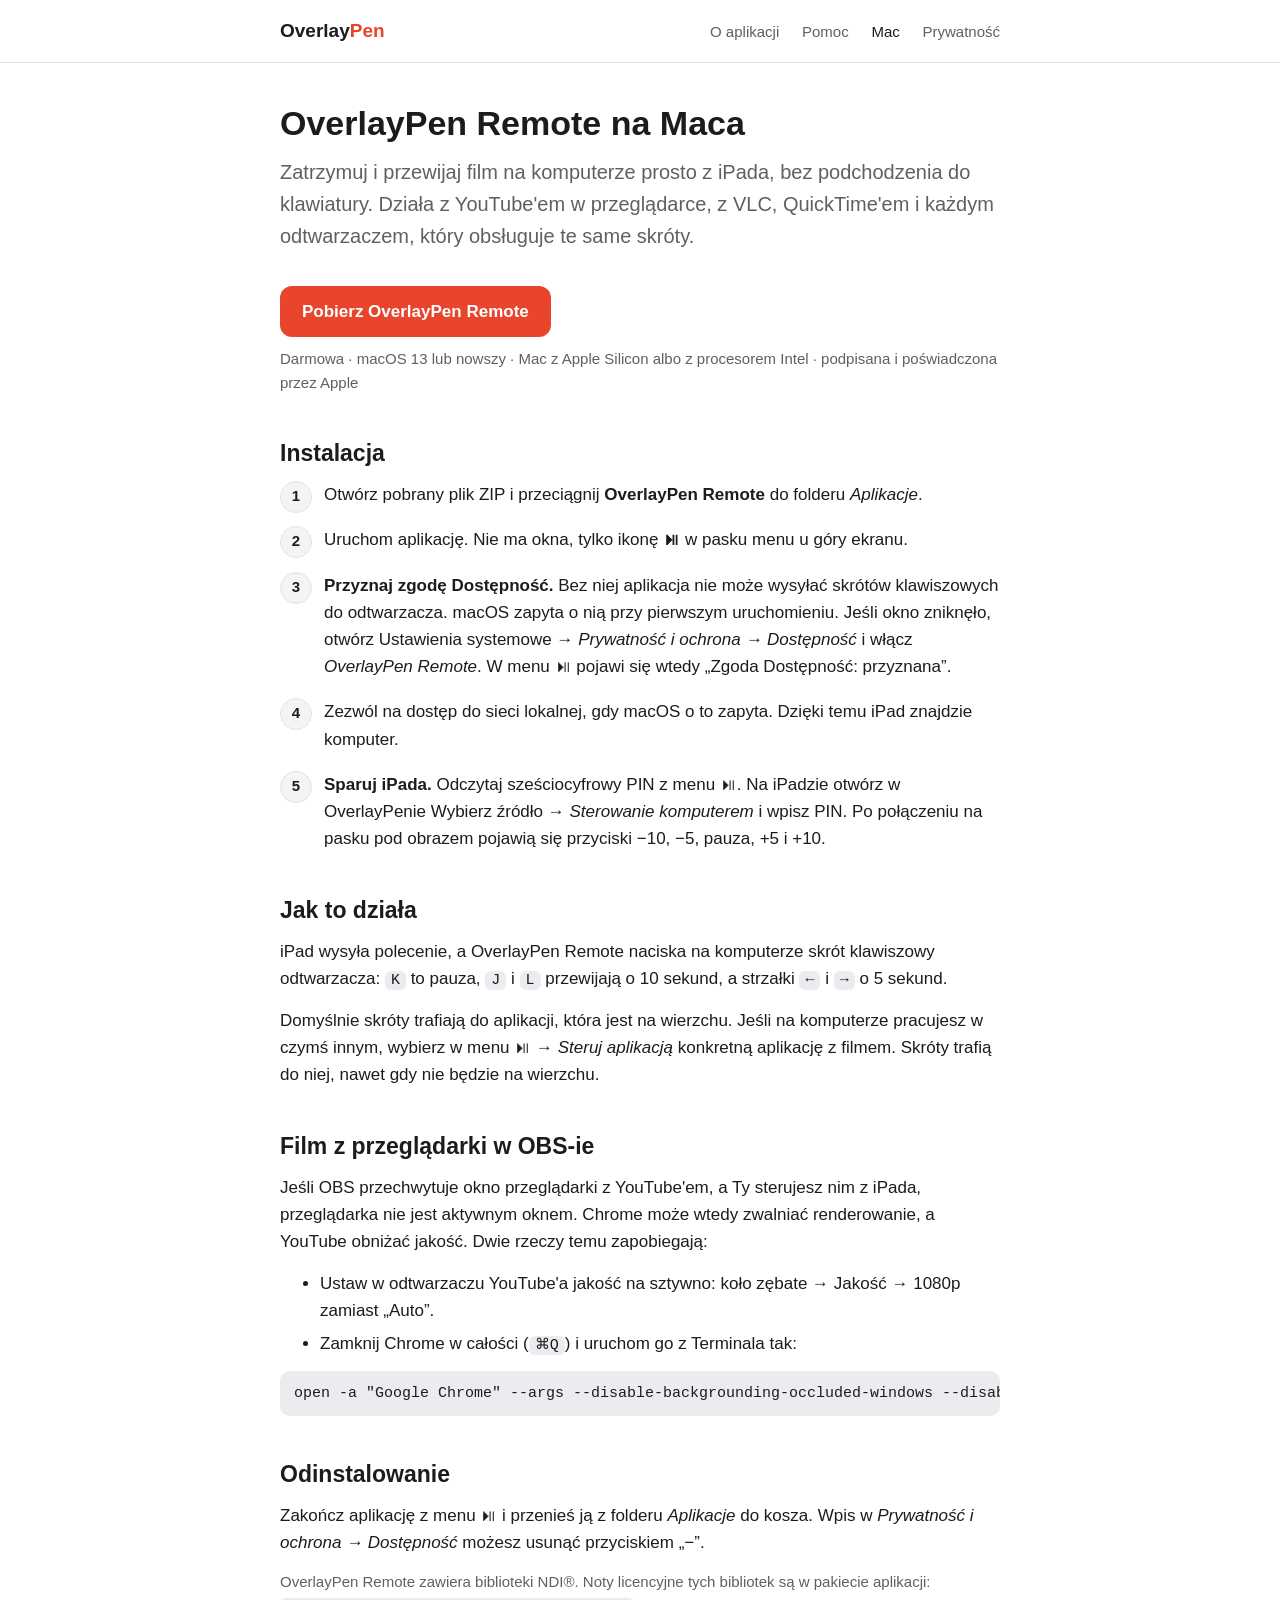
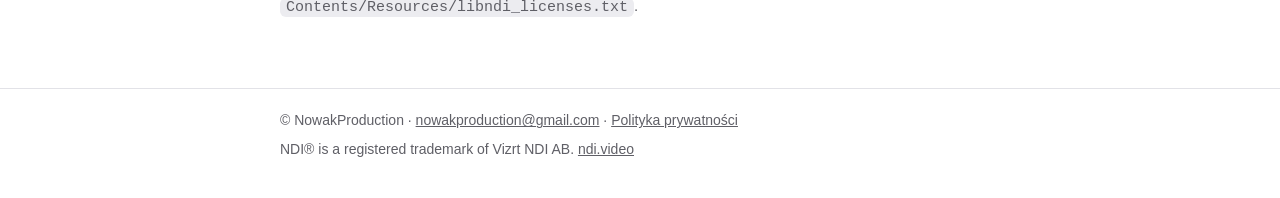
==== mac.html @ b223f749 "Strona z OverlayPen@roboczej" ====
<!doctype html>
<html lang="pl">
<head>
    <meta charset="utf-8">
    <meta name="viewport" content="width=device-width, initial-scale=1">
    <title>OverlayPen Remote na Maca — OverlayPen</title>
    <meta name="description" content="Darmowa aplikacja na Maca: zatrzymuj i przewijaj film na komputerze prosto z iPada z OverlayPenem.">
    <link rel="stylesheet" href="style.css">
</head>
<body>
<header class="site">
    <div class="wrap">
        <a class="brand" href="./">Overlay<span>Pen</span></a>
        <nav>
            <a href="./">O aplikacji</a>
            <a href="wsparcie.html">Pomoc</a>
            <a href="mac.html" aria-current="page">Mac</a>
            <a href="prywatnosc.html">Prywatność</a>
        </nav>
    </div>
</header>

<main>
    <div class="wrap">
        <h1>OverlayPen Remote na Maca</h1>
        <p class="lead">Zatrzymuj i przewijaj film na komputerze prosto z iPada, bez podchodzenia do klawiatury. Działa z YouTube'em w przeglądarce, z VLC, QuickTime'em i każdym odtwarzaczem, który obsługuje te same skróty.</p>

        <a class="button" href="https://github.com/nowakproduction/overlaypen-app/releases/latest/download/OverlayPen-Remote.zip">Pobierz OverlayPen Remote</a>
        <p class="note">Darmowa · macOS 13 lub nowszy · Mac z Apple Silicon albo z procesorem Intel · podpisana i poświadczona przez Apple</p>

        <h2>Instalacja</h2>
        <ol class="steps">
            <li>Otwórz pobrany plik ZIP i przeciągnij <strong>OverlayPen Remote</strong> do folderu <em>Aplikacje</em>.</li>
            <li>Uruchom aplikację. Nie ma okna, tylko ikonę <strong>⏯</strong> w pasku menu u góry ekranu.</li>
            <li>
                <strong>Przyznaj zgodę Dostępność.</strong> Bez niej aplikacja nie może wysyłać skrótów klawiszowych do odtwarzacza. macOS zapyta o nią przy pierwszym uruchomieniu. Jeśli okno zniknęło, otwórz Ustawienia systemowe → <em>Prywatność i ochrona → Dostępność</em> i włącz <em>OverlayPen Remote</em>. W menu ⏯ pojawi się wtedy „Zgoda Dostępność: przyznana”.
            </li>
            <li>Zezwól na dostęp do sieci lokalnej, gdy macOS o to zapyta. Dzięki temu iPad znajdzie komputer.</li>
            <li>
                <strong>Sparuj iPada.</strong> Odczytaj sześciocyfrowy PIN z menu ⏯. Na iPadzie otwórz w OverlayPenie Wybierz źródło → <em>Sterowanie komputerem</em> i wpisz PIN. Po połączeniu na pasku pod obrazem pojawią się przyciski −10, −5, pauza, +5 i +10.
            </li>
        </ol>

        <h2>Jak to działa</h2>
        <p>iPad wysyła polecenie, a OverlayPen Remote naciska na komputerze skrót klawiszowy odtwarzacza: <kbd>K</kbd> to pauza, <kbd>J</kbd> i <kbd>L</kbd> przewijają o 10 sekund, a strzałki <kbd>←</kbd> i <kbd>→</kbd> o 5 sekund.</p>
        <p>Domyślnie skróty trafiają do aplikacji, która jest na wierzchu. Jeśli na komputerze pracujesz w czymś innym, wybierz w menu ⏯ → <em>Steruj aplikacją</em> konkretną aplikację z filmem. Skróty trafią do niej, nawet gdy nie będzie na wierzchu.</p>

        <h2>Film z przeglądarki w OBS-ie</h2>
        <p>Jeśli OBS przechwytuje okno przeglądarki z YouTube'em, a Ty sterujesz nim z iPada, przeglądarka nie jest aktywnym oknem. Chrome może wtedy zwalniać renderowanie, a YouTube obniżać jakość. Dwie rzeczy temu zapobiegają:</p>
        <ul>
            <li>Ustaw w odtwarzaczu YouTube'a jakość na sztywno: koło zębate → Jakość → 1080p zamiast „Auto”.</li>
            <li>Zamknij Chrome w całości (<kbd>⌘Q</kbd>) i uruchom go z Terminala tak:</li>
        </ul>
        <pre><code>open -a "Google Chrome" --args --disable-backgrounding-occluded-windows --disable-renderer-backgrounding</code></pre>

        <h2>Odinstalowanie</h2>
        <p>Zakończ aplikację z menu ⏯ i przenieś ją z folderu <em>Aplikacje</em> do kosza. Wpis w <em>Prywatność i ochrona → Dostępność</em> możesz usunąć przyciskiem „−”.</p>

        <p class="note">OverlayPen Remote zawiera biblioteki NDI®. Noty licencyjne tych bibliotek są w pakiecie aplikacji: <code>Contents/Resources/libndi_licenses.txt</code>.</p>
    </div>
</main>

<footer class="site">
    <div class="wrap">
        <p>© NowakProduction · <a href="mailto:nowakproduction@gmail.com">nowakproduction@gmail.com</a> · <a href="prywatnosc.html">Polityka prywatności</a></p>
        <p>NDI® is a registered trademark of Vizrt NDI AB. <a href="https://ndi.video/">ndi.video</a></p>
    </div>
</footer>
</body>
</html>
---- style.css ----
:root {
    --bg: #ffffff;
    --surface: #f4f4f6;
    --text: #1c1c1e;
    --muted: #5f5f66;
    --line: #e2e2e7;
    --accent: #e8452c;
    --accent-text: #ffffff;
    --code: #ececf0;
}

@media (prefers-color-scheme: dark) {
    :root {
        --bg: #111113;
        --surface: #1c1c1f;
        --text: #f2f2f5;
        --muted: #a1a1aa;
        --line: #2c2c31;
        --accent: #ff6a4d;
        --accent-text: #111113;
        --code: #26262b;
    }
}

* { box-sizing: border-box; }

html { -webkit-text-size-adjust: 100%; }

body {
    margin: 0;
    background: var(--bg);
    color: var(--text);
    font: 17px/1.6 -apple-system, BlinkMacSystemFont, "Segoe UI", Roboto, "Helvetica Neue", Arial, sans-serif;
}

.wrap {
    max-width: 760px;
    margin: 0 auto;
    padding: 0 20px;
}

header.site {
    border-bottom: 1px solid var(--line);
}

header.site .wrap {
    display: flex;
    flex-wrap: wrap;
    align-items: center;
    justify-content: space-between;
    gap: 8px 24px;
    padding-top: 16px;
    padding-bottom: 16px;
}

.brand {
    font-weight: 700;
    font-size: 19px;
    color: var(--text);
    text-decoration: none;
}

.brand span { color: var(--accent); }

nav a {
    color: var(--muted);
    text-decoration: none;
    margin-right: 18px;
    font-size: 15px;
}

nav a:last-child { margin-right: 0; }

nav a:hover,
nav a[aria-current="page"] { color: var(--text); }

main { padding: 40px 0 56px; }

h1 {
    font-size: 34px;
    line-height: 1.2;
    margin: 0 0 12px;
}

h2 {
    font-size: 23px;
    line-height: 1.3;
    margin: 44px 0 12px;
}

h3 {
    font-size: 18px;
    margin: 28px 0 6px;
}

p, ul, ol { margin: 0 0 14px; }

li { margin-bottom: 6px; }

a { color: var(--accent); }

.lead {
    font-size: 20px;
    color: var(--muted);
    margin-bottom: 28px;
}

.card {
    background: var(--surface);
    border-radius: 14px;
    padding: 18px 22px;
    margin: 20px 0;
}

.card > :last-child { margin-bottom: 0; }

.note {
    color: var(--muted);
    font-size: 15px;
}

.button {
    display: inline-block;
    background: var(--accent);
    color: var(--accent-text);
    font-weight: 600;
    text-decoration: none;
    padding: 12px 22px;
    border-radius: 12px;
    margin: 6px 0 10px;
}

.button:hover { filter: brightness(1.06); }

code, kbd {
    font: 15px ui-monospace, SFMono-Regular, Menlo, Consolas, monospace;
    background: var(--code);
    border-radius: 6px;
    padding: 1px 6px;
}

pre {
    background: var(--code);
    border-radius: 10px;
    padding: 12px 14px;
    overflow-x: auto;
    font: 14px/1.5 ui-monospace, SFMono-Regular, Menlo, Consolas, monospace;
}

pre code { background: none; padding: 0; }

ol.steps {
    padding-left: 0;
    list-style: none;
    counter-reset: step;
}

ol.steps > li {
    counter-increment: step;
    position: relative;
    padding-left: 44px;
    margin-bottom: 18px;
}

ol.steps > li::before {
    content: counter(step);
    position: absolute;
    left: 0;
    top: 0;
    width: 30px;
    height: 30px;
    border-radius: 50%;
    background: var(--surface);
    border: 1px solid var(--line);
    font-weight: 700;
    font-size: 15px;
    line-height: 28px;
    text-align: center;
}

dl.faq dt {
    font-weight: 600;
    margin-top: 18px;
}

dl.faq dd {
    margin: 4px 0 0;
}

footer.site {
    border-top: 1px solid var(--line);
    color: var(--muted);
    font-size: 14px;
}

footer.site .wrap {
    padding-top: 20px;
    padding-bottom: 32px;
}

footer.site p { margin-bottom: 6px; }

footer.site a { color: var(--muted); }

@media (max-width: 520px) {
    body { font-size: 16px; }
    h1 { font-size: 28px; }
    .lead { font-size: 18px; }
}
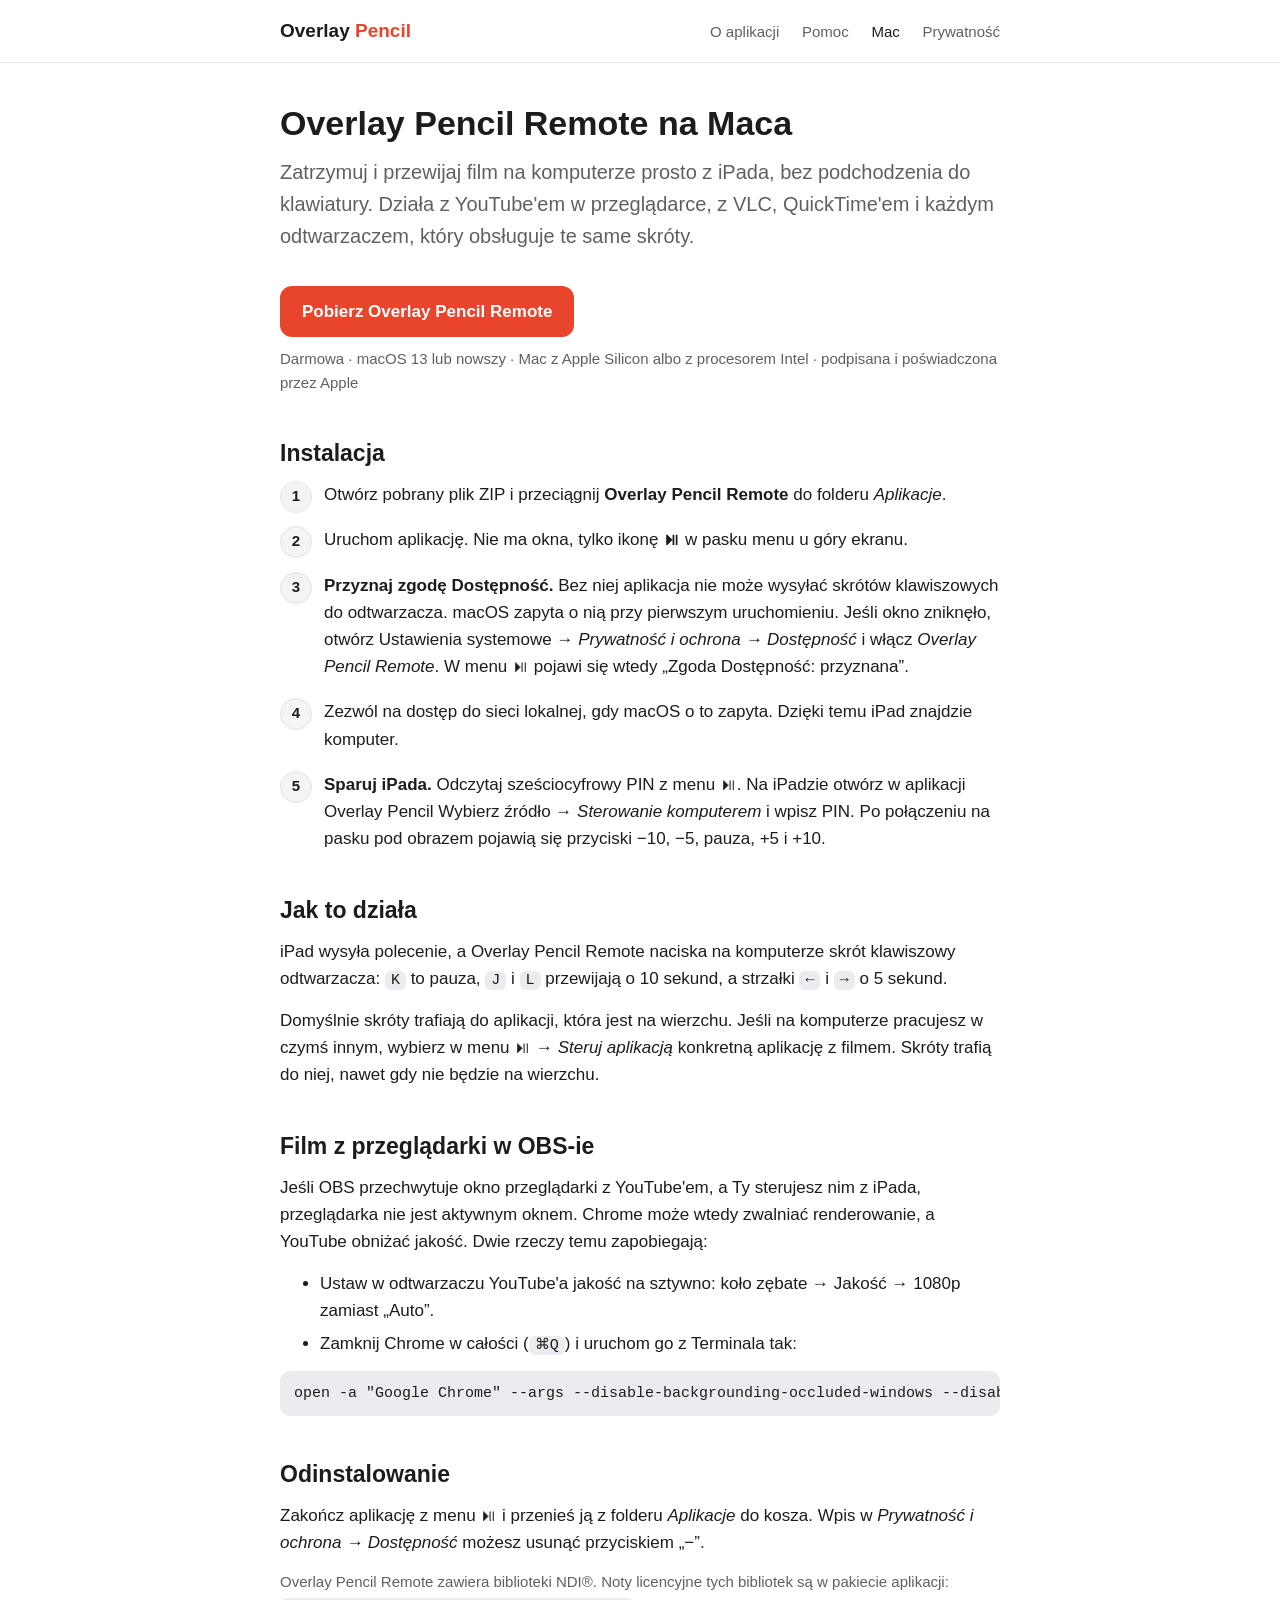
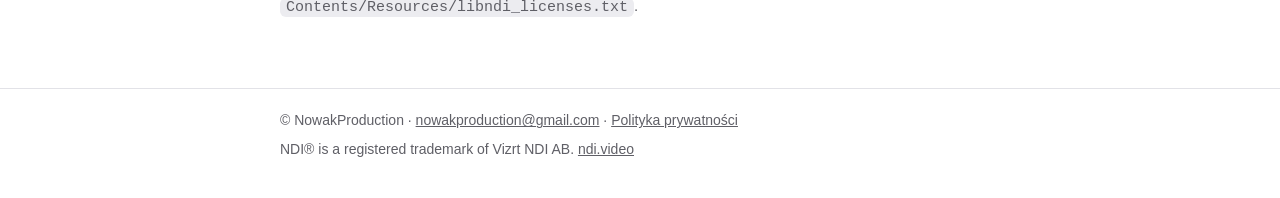
==== commit 508f72f7: "Strona z OverlayPen@8bbb636" ====
--- a/mac.html
+++ b/mac.html
@@ -3,14 +3,14 @@
 <head>
     <meta charset="utf-8">
     <meta name="viewport" content="width=device-width, initial-scale=1">
-    <title>OverlayPen Remote na Maca — OverlayPen</title>
-    <meta name="description" content="Darmowa aplikacja na Maca: zatrzymuj i przewijaj film na komputerze prosto z iPada z OverlayPenem.">
+    <title>Overlay Pencil Remote na Maca — Overlay Pencil</title>
+    <meta name="description" content="Darmowa aplikacja na Maca: zatrzymuj i przewijaj film na komputerze prosto z iPada w aplikacji Overlay Pencil.">
     <link rel="stylesheet" href="style.css">
 </head>
 <body>
 <header class="site">
     <div class="wrap">
-        <a class="brand" href="./">Overlay<span>Pen</span></a>
+        <a class="brand" href="./">Overlay <span>Pencil</span></a>
         <nav>
             <a href="./">O aplikacji</a>
             <a href="wsparcie.html">Pomoc</a>
@@ -22,27 +22,27 @@
 
 <main>
     <div class="wrap">
-        <h1>OverlayPen Remote na Maca</h1>
+        <h1>Overlay Pencil Remote na Maca</h1>
         <p class="lead">Zatrzymuj i przewijaj film na komputerze prosto z iPada, bez podchodzenia do klawiatury. Działa z YouTube'em w przeglądarce, z VLC, QuickTime'em i każdym odtwarzaczem, który obsługuje te same skróty.</p>
 
-        <a class="button" href="https://github.com/nowakproduction/overlaypen-app/releases/latest/download/OverlayPen-Remote.zip">Pobierz OverlayPen Remote</a>
+        <a class="button" href="https://github.com/nowakproduction/overlay-pencil/releases/latest/download/Overlay-Pencil-Remote.zip">Pobierz Overlay Pencil Remote</a>
         <p class="note">Darmowa · macOS 13 lub nowszy · Mac z Apple Silicon albo z procesorem Intel · podpisana i poświadczona przez Apple</p>
 
         <h2>Instalacja</h2>
         <ol class="steps">
-            <li>Otwórz pobrany plik ZIP i przeciągnij <strong>OverlayPen Remote</strong> do folderu <em>Aplikacje</em>.</li>
+            <li>Otwórz pobrany plik ZIP i przeciągnij <strong>Overlay Pencil Remote</strong> do folderu <em>Aplikacje</em>.</li>
             <li>Uruchom aplikację. Nie ma okna, tylko ikonę <strong>⏯</strong> w pasku menu u góry ekranu.</li>
             <li>
-                <strong>Przyznaj zgodę Dostępność.</strong> Bez niej aplikacja nie może wysyłać skrótów klawiszowych do odtwarzacza. macOS zapyta o nią przy pierwszym uruchomieniu. Jeśli okno zniknęło, otwórz Ustawienia systemowe → <em>Prywatność i ochrona → Dostępność</em> i włącz <em>OverlayPen Remote</em>. W menu ⏯ pojawi się wtedy „Zgoda Dostępność: przyznana”.
+                <strong>Przyznaj zgodę Dostępność.</strong> Bez niej aplikacja nie może wysyłać skrótów klawiszowych do odtwarzacza. macOS zapyta o nią przy pierwszym uruchomieniu. Jeśli okno zniknęło, otwórz Ustawienia systemowe → <em>Prywatność i ochrona → Dostępność</em> i włącz <em>Overlay Pencil Remote</em>. W menu ⏯ pojawi się wtedy „Zgoda Dostępność: przyznana”.
             </li>
             <li>Zezwól na dostęp do sieci lokalnej, gdy macOS o to zapyta. Dzięki temu iPad znajdzie komputer.</li>
             <li>
-                <strong>Sparuj iPada.</strong> Odczytaj sześciocyfrowy PIN z menu ⏯. Na iPadzie otwórz w OverlayPenie Wybierz źródło → <em>Sterowanie komputerem</em> i wpisz PIN. Po połączeniu na pasku pod obrazem pojawią się przyciski −10, −5, pauza, +5 i +10.
+                <strong>Sparuj iPada.</strong> Odczytaj sześciocyfrowy PIN z menu ⏯. Na iPadzie otwórz w aplikacji Overlay Pencil Wybierz źródło → <em>Sterowanie komputerem</em> i wpisz PIN. Po połączeniu na pasku pod obrazem pojawią się przyciski −10, −5, pauza, +5 i +10.
             </li>
         </ol>
 
         <h2>Jak to działa</h2>
-        <p>iPad wysyła polecenie, a OverlayPen Remote naciska na komputerze skrót klawiszowy odtwarzacza: <kbd>K</kbd> to pauza, <kbd>J</kbd> i <kbd>L</kbd> przewijają o 10 sekund, a strzałki <kbd>←</kbd> i <kbd>→</kbd> o 5 sekund.</p>
+        <p>iPad wysyła polecenie, a Overlay Pencil Remote naciska na komputerze skrót klawiszowy odtwarzacza: <kbd>K</kbd> to pauza, <kbd>J</kbd> i <kbd>L</kbd> przewijają o 10 sekund, a strzałki <kbd>←</kbd> i <kbd>→</kbd> o 5 sekund.</p>
         <p>Domyślnie skróty trafiają do aplikacji, która jest na wierzchu. Jeśli na komputerze pracujesz w czymś innym, wybierz w menu ⏯ → <em>Steruj aplikacją</em> konkretną aplikację z filmem. Skróty trafią do niej, nawet gdy nie będzie na wierzchu.</p>
 
         <h2>Film z przeglądarki w OBS-ie</h2>
@@ -56,7 +56,7 @@
         <h2>Odinstalowanie</h2>
         <p>Zakończ aplikację z menu ⏯ i przenieś ją z folderu <em>Aplikacje</em> do kosza. Wpis w <em>Prywatność i ochrona → Dostępność</em> możesz usunąć przyciskiem „−”.</p>
 
-        <p class="note">OverlayPen Remote zawiera biblioteki NDI®. Noty licencyjne tych bibliotek są w pakiecie aplikacji: <code>Contents/Resources/libndi_licenses.txt</code>.</p>
+        <p class="note">Overlay Pencil Remote zawiera biblioteki NDI®. Noty licencyjne tych bibliotek są w pakiecie aplikacji: <code>Contents/Resources/libndi_licenses.txt</code>.</p>
     </div>
 </main>
 
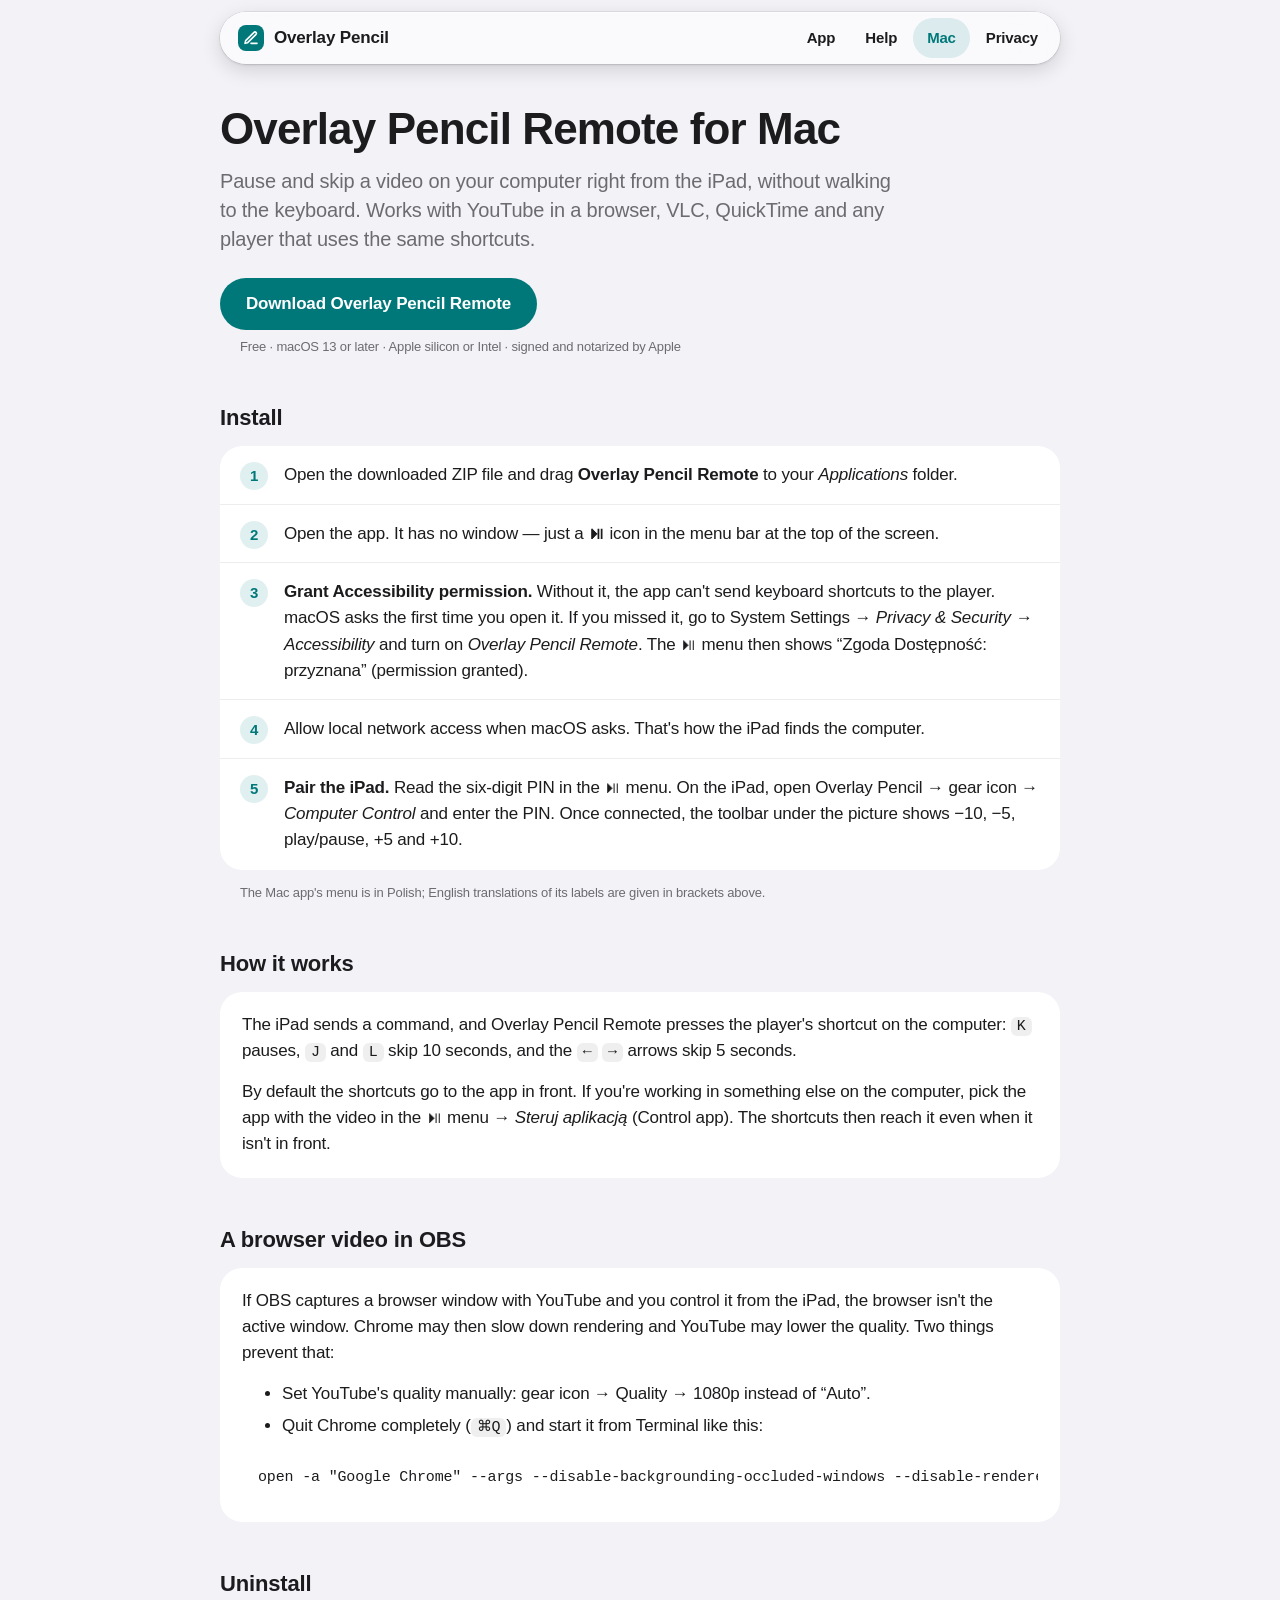
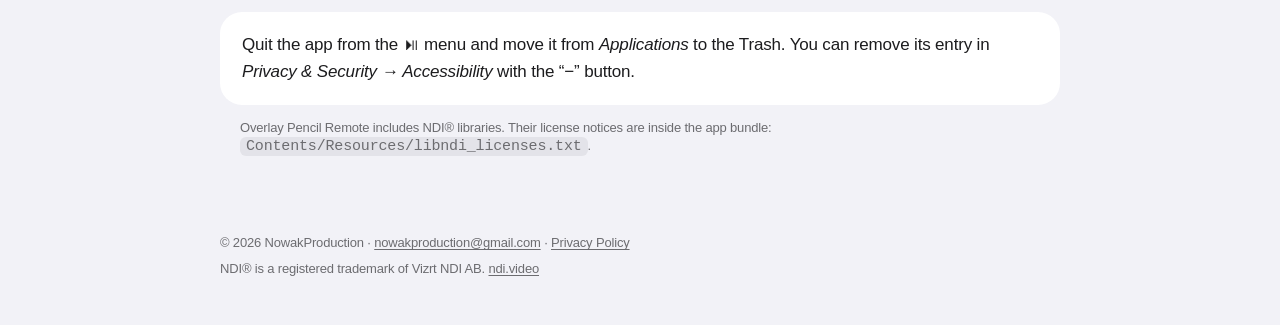
==== commit 632c436a: "Strona z OverlayPen@af7e44a" ====
--- a/mac.html
+++ b/mac.html
@@ -1,68 +1,80 @@
 <!doctype html>
-<html lang="pl">
+<html lang="en">
 <head>
     <meta charset="utf-8">
     <meta name="viewport" content="width=device-width, initial-scale=1">
-    <title>Overlay Pencil Remote na Maca — Overlay Pencil</title>
-    <meta name="description" content="Darmowa aplikacja na Maca: zatrzymuj i przewijaj film na komputerze prosto z iPada w aplikacji Overlay Pencil.">
+    <title>Overlay Pencil Remote for Mac</title>
+    <meta name="description" content="Pause and skip a video on your Mac right from the iPad. Free menu bar app for macOS 13 or later.">
+    <meta name="theme-color" content="#F2F2F7">
     <link rel="stylesheet" href="style.css">
 </head>
 <body>
 <header class="site">
     <div class="wrap">
-        <a class="brand" href="./">Overlay <span>Pencil</span></a>
-        <nav>
-            <a href="./">O aplikacji</a>
-            <a href="wsparcie.html">Pomoc</a>
-            <a href="mac.html" aria-current="page">Mac</a>
-            <a href="prywatnosc.html">Prywatność</a>
-        </nav>
+        <div class="bar">
+            <a class="brand" href="./"><span class="mark"><svg width="16" height="16" viewBox="0 0 24 24" fill="none" stroke="#fff" stroke-width="2.4" stroke-linecap="round" stroke-linejoin="round"><path d="M12 20h9"/><path d="M16.5 3.5a2.1 2.1 0 0 1 3 3L7 19l-4 1 1-4Z"/></svg></span>Overlay Pencil</a>
+            <nav>
+                <a href="./">App</a>
+                <a href="support.html">Help</a>
+                <a href="mac.html" aria-current="page">Mac</a>
+                <a href="privacy.html">Privacy</a>
+            </nav>
+        </div>
     </div>
 </header>
 
 <main>
     <div class="wrap">
-        <h1>Overlay Pencil Remote na Maca</h1>
-        <p class="lead">Zatrzymuj i przewijaj film na komputerze prosto z iPada, bez podchodzenia do klawiatury. Działa z YouTube'em w przeglądarce, z VLC, QuickTime'em i każdym odtwarzaczem, który obsługuje te same skróty.</p>
+        <h1>Overlay Pencil Remote for Mac</h1>
+        <p class="lead">Pause and skip a video on your computer right from the iPad, without walking to the keyboard. Works with YouTube in a browser, VLC, QuickTime and any player that uses the same shortcuts.</p>
 
-        <a class="button" href="https://github.com/nowakproduction/overlay-pencil/releases/latest/download/Overlay-Pencil-Remote.zip">Pobierz Overlay Pencil Remote</a>
-        <p class="note">Darmowa · macOS 13 lub nowszy · Mac z Apple Silicon albo z procesorem Intel · podpisana i poświadczona przez Apple</p>
+        <div class="actions">
+            <a class="button" href="https://github.com/nowakproduction/overlay-pencil/releases/latest/download/Overlay-Pencil-Remote.zip">Download Overlay Pencil Remote</a>
+        </div>
+        <p class="footnote">Free · macOS 13 or later · Apple silicon or Intel · signed and notarized by Apple</p>
 
-        <h2>Instalacja</h2>
+        <h2>Install</h2>
         <ol class="steps">
-            <li>Otwórz pobrany plik ZIP i przeciągnij <strong>Overlay Pencil Remote</strong> do folderu <em>Aplikacje</em>.</li>
-            <li>Uruchom aplikację. Nie ma okna, tylko ikonę <strong>⏯</strong> w pasku menu u góry ekranu.</li>
+            <li>Open the downloaded ZIP file and drag <strong>Overlay Pencil Remote</strong> to your <em>Applications</em> folder.</li>
+            <li>Open the app. It has no window — just a <strong>⏯</strong> icon in the menu bar at the top of the screen.</li>
             <li>
-                <strong>Przyznaj zgodę Dostępność.</strong> Bez niej aplikacja nie może wysyłać skrótów klawiszowych do odtwarzacza. macOS zapyta o nią przy pierwszym uruchomieniu. Jeśli okno zniknęło, otwórz Ustawienia systemowe → <em>Prywatność i ochrona → Dostępność</em> i włącz <em>Overlay Pencil Remote</em>. W menu ⏯ pojawi się wtedy „Zgoda Dostępność: przyznana”.
+                <strong>Grant Accessibility permission.</strong> Without it, the app can't send keyboard shortcuts to the player. macOS asks the first time you open it. If you missed it, go to System Settings → <em>Privacy &amp; Security → Accessibility</em> and turn on <em>Overlay Pencil Remote</em>. The ⏯ menu then shows “Zgoda Dostępność: przyznana” (permission granted).
             </li>
-            <li>Zezwól na dostęp do sieci lokalnej, gdy macOS o to zapyta. Dzięki temu iPad znajdzie komputer.</li>
+            <li>Allow local network access when macOS asks. That's how the iPad finds the computer.</li>
             <li>
-                <strong>Sparuj iPada.</strong> Odczytaj sześciocyfrowy PIN z menu ⏯. Na iPadzie otwórz w aplikacji Overlay Pencil Wybierz źródło → <em>Sterowanie komputerem</em> i wpisz PIN. Po połączeniu na pasku pod obrazem pojawią się przyciski −10, −5, pauza, +5 i +10.
+                <strong>Pair the iPad.</strong> Read the six-digit PIN in the ⏯ menu. On the iPad, open Overlay Pencil → gear icon → <em>Computer Control</em> and enter the PIN. Once connected, the toolbar under the picture shows −10, −5, play/pause, +5 and +10.
             </li>
         </ol>
+        <p class="footnote">The Mac app's menu is in Polish; English translations of its labels are given in brackets above.</p>
 
-        <h2>Jak to działa</h2>
-        <p>iPad wysyła polecenie, a Overlay Pencil Remote naciska na komputerze skrót klawiszowy odtwarzacza: <kbd>K</kbd> to pauza, <kbd>J</kbd> i <kbd>L</kbd> przewijają o 10 sekund, a strzałki <kbd>←</kbd> i <kbd>→</kbd> o 5 sekund.</p>
-        <p>Domyślnie skróty trafiają do aplikacji, która jest na wierzchu. Jeśli na komputerze pracujesz w czymś innym, wybierz w menu ⏯ → <em>Steruj aplikacją</em> konkretną aplikację z filmem. Skróty trafią do niej, nawet gdy nie będzie na wierzchu.</p>
+        <h2>How it works</h2>
+        <div class="card">
+            <p>The iPad sends a command, and Overlay Pencil Remote presses the player's shortcut on the computer: <kbd>K</kbd> pauses, <kbd>J</kbd> and <kbd>L</kbd> skip 10 seconds, and the <kbd>←</kbd> <kbd>→</kbd> arrows skip 5 seconds.</p>
+            <p>By default the shortcuts go to the app in front. If you're working in something else on the computer, pick the app with the video in the ⏯ menu → <em>Steruj aplikacją</em> (Control app). The shortcuts then reach it even when it isn't in front.</p>
+        </div>
 
-        <h2>Film z przeglądarki w OBS-ie</h2>
-        <p>Jeśli OBS przechwytuje okno przeglądarki z YouTube'em, a Ty sterujesz nim z iPada, przeglądarka nie jest aktywnym oknem. Chrome może wtedy zwalniać renderowanie, a YouTube obniżać jakość. Dwie rzeczy temu zapobiegają:</p>
-        <ul>
-            <li>Ustaw w odtwarzaczu YouTube'a jakość na sztywno: koło zębate → Jakość → 1080p zamiast „Auto”.</li>
-            <li>Zamknij Chrome w całości (<kbd>⌘Q</kbd>) i uruchom go z Terminala tak:</li>
-        </ul>
-        <pre><code>open -a "Google Chrome" --args --disable-backgrounding-occluded-windows --disable-renderer-backgrounding</code></pre>
+        <h2>A browser video in OBS</h2>
+        <div class="card">
+            <p>If OBS captures a browser window with YouTube and you control it from the iPad, the browser isn't the active window. Chrome may then slow down rendering and YouTube may lower the quality. Two things prevent that:</p>
+            <ul>
+                <li>Set YouTube's quality manually: gear icon → Quality → 1080p instead of “Auto”.</li>
+                <li>Quit Chrome completely (<kbd>⌘Q</kbd>) and start it from Terminal like this:</li>
+            </ul>
+            <pre><code>open -a "Google Chrome" --args --disable-backgrounding-occluded-windows --disable-renderer-backgrounding</code></pre>
+        </div>
 
-        <h2>Odinstalowanie</h2>
-        <p>Zakończ aplikację z menu ⏯ i przenieś ją z folderu <em>Aplikacje</em> do kosza. Wpis w <em>Prywatność i ochrona → Dostępność</em> możesz usunąć przyciskiem „−”.</p>
+        <h2>Uninstall</h2>
+        <div class="card">
+            <p>Quit the app from the ⏯ menu and move it from <em>Applications</em> to the Trash. You can remove its entry in <em>Privacy &amp; Security → Accessibility</em> with the “−” button.</p>
+        </div>
 
-        <p class="note">Overlay Pencil Remote zawiera biblioteki NDI®. Noty licencyjne tych bibliotek są w pakiecie aplikacji: <code>Contents/Resources/libndi_licenses.txt</code>.</p>
+        <p class="footnote">Overlay Pencil Remote includes NDI® libraries. Their license notices are inside the app bundle: <code>Contents/Resources/libndi_licenses.txt</code>.</p>
     </div>
 </main>
 
 <footer class="site">
     <div class="wrap">
-        <p>© NowakProduction · <a href="mailto:nowakproduction@gmail.com">nowakproduction@gmail.com</a> · <a href="prywatnosc.html">Polityka prywatności</a></p>
+        <p>© 2026 NowakProduction · <a href="mailto:nowakproduction@gmail.com">nowakproduction@gmail.com</a> · <a href="privacy.html">Privacy Policy</a></p>
         <p>NDI® is a registered trademark of Vizrt NDI AB. <a href="https://ndi.video/">ndi.video</a></p>
     </div>
 </footer>
--- a/style.css
+++ b/style.css
@@ -1,25 +1,31 @@
+/* Overlay Pencil — site styles on the app's design system (light theme, iPadOS 26).
+   Tokens mirror OverlayPen/UI/Design/DS.swift: teal accent, grouped gray background,
+   white cards, capsule controls, light glass for anything that floats over a picture. */
+
 :root {
-    --bg: #ffffff;
-    --surface: #f4f4f6;
-    --text: #1c1c1e;
-    --muted: #5f5f66;
-    --line: #e2e2e7;
-    --accent: #e8452c;
-    --accent-text: #ffffff;
-    --code: #ececf0;
-}
-
-@media (prefers-color-scheme: dark) {
-    :root {
-        --bg: #111113;
-        --surface: #1c1c1f;
-        --text: #f2f2f5;
-        --muted: #a1a1aa;
-        --line: #2c2c31;
-        --accent: #ff6a4d;
-        --accent-text: #111113;
-        --code: #26262b;
-    }
+    --accent: #00787A;
+    --accent-pressed: #005F61;
+    --accent-tint: rgba(0, 120, 122, 0.12);
+    --fg-1: #1C1C1E;
+    --fg-2: #6C6C70;
+    --fg-3: #8E8E93;
+    --bg-grouped: #F2F2F7;
+    --card: #FFFFFF;
+    --separator: rgba(60, 60, 67, 0.18);
+    --fill-1: rgba(120, 120, 128, 0.12);
+    --letterbox: #DCDCE0;
+    --canvas-edge: rgba(0, 0, 0, 0.16);
+    --status-ok: #1E7F3A;
+    --status-ok-dot: #34C759;
+    --status-wait-dot: #FF9F0A;
+    --glass-bg: rgba(252, 252, 254, 0.80);
+    --shadow-glass: inset 0 0.5px 0 rgba(255, 255, 255, 0.9), 0 0 0 0.5px rgba(0, 0, 0, 0.12),
+                    0 1px 3px rgba(0, 0, 0, 0.12), 0 6px 20px rgba(0, 0, 0, 0.14);
+    --radius-card: 22px;
+    --radius-thumb: 12px;
+    --font: -apple-system, BlinkMacSystemFont, "SF Pro Text", "Segoe UI", Roboto, "Helvetica Neue", Arial, sans-serif;
+    --font-rounded: ui-rounded, -apple-system, "SF Pro Rounded", var(--font);
+    --mono: ui-monospace, "SF Mono", SFMono-Regular, Menlo, Consolas, monospace;
 }
 
 * { box-sizing: border-box; }
@@ -28,182 +34,511 @@
 
 body {
     margin: 0;
-    background: var(--bg);
-    color: var(--text);
-    font: 17px/1.6 -apple-system, BlinkMacSystemFont, "Segoe UI", Roboto, "Helvetica Neue", Arial, sans-serif;
+    background: var(--bg-grouped);
+    color: var(--fg-1);
+    font: 17px/1.55 var(--font);
+    letter-spacing: -0.01em;
+    -webkit-font-smoothing: antialiased;
 }
 
 .wrap {
-    max-width: 760px;
+    max-width: 880px;
     margin: 0 auto;
     padding: 0 20px;
 }
 
+a { color: var(--accent); text-decoration: none; }
+a:hover { text-decoration: underline; }
+
+/* ---------- Header: one glass capsule ---------- */
+
 header.site {
-    border-bottom: 1px solid var(--line);
-}
-
-header.site .wrap {
+    position: sticky;
+    top: 0;
+    z-index: 10;
+    padding: 12px 0;
+}
+
+header.site .bar {
     display: flex;
     flex-wrap: wrap;
     align-items: center;
     justify-content: space-between;
-    gap: 8px 24px;
-    padding-top: 16px;
-    padding-bottom: 16px;
+    gap: 6px 16px;
+    min-height: 52px;
+    padding: 6px 8px 6px 18px;
+    border-radius: 999px;
+    background: var(--glass-bg);
+    -webkit-backdrop-filter: blur(24px) saturate(180%);
+    backdrop-filter: blur(24px) saturate(180%);
+    box-shadow: var(--shadow-glass);
 }
 
 .brand {
+    display: inline-flex;
+    align-items: center;
+    gap: 10px;
     font-weight: 700;
-    font-size: 19px;
-    color: var(--text);
-    text-decoration: none;
-}
-
-.brand span { color: var(--accent); }
+    font-size: 17px;
+    color: var(--fg-1);
+}
+
+.brand:hover { text-decoration: none; }
+
+.brand .mark {
+    width: 26px;
+    height: 26px;
+    border-radius: 8px;
+    background: var(--accent);
+    display: grid;
+    place-items: center;
+}
+
+nav { display: flex; flex-wrap: wrap; gap: 2px; }
 
 nav a {
-    color: var(--muted);
-    text-decoration: none;
-    margin-right: 18px;
+    color: var(--fg-1);
     font-size: 15px;
-}
-
-nav a:last-child { margin-right: 0; }
-
-nav a:hover,
-nav a[aria-current="page"] { color: var(--text); }
-
-main { padding: 40px 0 56px; }
+    font-weight: 600;
+    padding: 8px 14px;
+    border-radius: 999px;
+}
+
+nav a:hover { background: rgba(0, 0, 0, 0.06); text-decoration: none; }
+
+nav a[aria-current="page"] {
+    background: var(--accent-tint);
+    color: var(--accent);
+}
+
+/* ---------- Type ---------- */
+
+main { padding: 28px 0 56px; }
 
 h1 {
-    font-size: 34px;
-    line-height: 1.2;
-    margin: 0 0 12px;
+    font-size: clamp(30px, 5vw, 44px);
+    line-height: 1.12;
+    letter-spacing: -0.02em;
+    margin: 0 0 14px;
 }
 
 h2 {
-    font-size: 23px;
+    font-size: 22px;
+    line-height: 1.27;
+    margin: 48px 0 14px;
+}
+
+h3 {
+    font-size: 17px;
     line-height: 1.3;
-    margin: 44px 0 12px;
-}
-
-h3 {
-    font-size: 18px;
-    margin: 28px 0 6px;
+    margin: 0 0 6px;
 }
 
 p, ul, ol { margin: 0 0 14px; }
-
 li { margin-bottom: 6px; }
-
-a { color: var(--accent); }
 
 .lead {
     font-size: 20px;
-    color: var(--muted);
-    margin-bottom: 28px;
-}
+    line-height: 1.45;
+    color: var(--fg-2);
+    margin-bottom: 24px;
+    max-width: 680px;
+}
+
+.note {
+    color: var(--fg-2);
+    font-size: 15px;
+}
+
+.section-label {
+    font-size: 15px;
+    font-weight: 600;
+    color: var(--fg-2);
+    margin: 48px 0 10px 20px;
+}
+
+/* ---------- Cards and lists (inset grouped) ---------- */
 
 .card {
-    background: var(--surface);
-    border-radius: 14px;
-    padding: 18px 22px;
-    margin: 20px 0;
+    background: var(--card);
+    border-radius: var(--radius-card);
+    padding: 20px 22px;
+    margin: 0 0 14px;
 }
 
 .card > :last-child { margin-bottom: 0; }
 
-.note {
-    color: var(--muted);
-    font-size: 15px;
-}
-
-.button {
-    display: inline-block;
-    background: var(--accent);
-    color: var(--accent-text);
-    font-weight: 600;
-    text-decoration: none;
-    padding: 12px 22px;
-    border-radius: 12px;
-    margin: 6px 0 10px;
-}
-
-.button:hover { filter: brightness(1.06); }
-
-code, kbd {
-    font: 15px ui-monospace, SFMono-Regular, Menlo, Consolas, monospace;
-    background: var(--code);
-    border-radius: 6px;
-    padding: 1px 6px;
-}
-
-pre {
-    background: var(--code);
-    border-radius: 10px;
-    padding: 12px 14px;
-    overflow-x: auto;
-    font: 14px/1.5 ui-monospace, SFMono-Regular, Menlo, Consolas, monospace;
-}
-
-pre code { background: none; padding: 0; }
+.grid {
+    display: grid;
+    grid-template-columns: repeat(auto-fit, minmax(240px, 1fr));
+    gap: 14px;
+    margin-bottom: 14px;
+}
+
+.grid .card { margin: 0; }
+
+.list {
+    background: var(--card);
+    border-radius: var(--radius-card);
+    overflow: hidden;
+    margin: 0 0 8px;
+}
+
+.list .row {
+    display: flex;
+    gap: 14px;
+    align-items: flex-start;
+    padding: 14px 20px;
+    box-shadow: inset 0 -0.5px 0 var(--separator);
+}
+
+.list .row:last-child { box-shadow: none; }
+
+.list .row .icon {
+    flex: none;
+    width: 28px;
+    height: 28px;
+    color: var(--accent);
+    margin-top: 1px;
+}
+
+.list .row p { margin: 2px 0 0; color: var(--fg-2); font-size: 15px; }
+
+.footnote {
+    color: var(--fg-2);
+    font-size: 13px;
+    line-height: 1.4;
+    margin: 0 20px 14px;
+}
+
+/* ---------- Numbered steps ---------- */
 
 ol.steps {
-    padding-left: 0;
     list-style: none;
+    padding: 0;
     counter-reset: step;
+    background: var(--card);
+    border-radius: var(--radius-card);
+    overflow: hidden;
 }
 
 ol.steps > li {
     counter-increment: step;
     position: relative;
-    padding-left: 44px;
-    margin-bottom: 18px;
-}
+    margin: 0;
+    padding: 16px 20px 16px 64px;
+    box-shadow: inset 0 -0.5px 0 var(--separator);
+}
+
+ol.steps > li:last-child { box-shadow: none; }
 
 ol.steps > li::before {
     content: counter(step);
     position: absolute;
+    left: 20px;
+    top: 16px;
+    width: 28px;
+    height: 28px;
+    border-radius: 50%;
+    background: var(--accent-tint);
+    color: var(--accent);
+    font: 600 15px/28px var(--font-rounded);
+    text-align: center;
+}
+
+/* ---------- Buttons ---------- */
+
+.button {
+    display: inline-flex;
+    align-items: center;
+    gap: 8px;
+    min-height: 52px;
+    padding: 0 26px;
+    border-radius: 999px;
+    background: var(--accent);
+    color: #fff;
+    font-weight: 600;
+    font-size: 17px;
+}
+
+.button:hover { background: var(--accent-pressed); text-decoration: none; }
+
+.button.secondary { background: var(--fill-1); color: var(--fg-1); }
+.button.secondary:hover { background: rgba(120, 120, 128, 0.20); }
+
+/* Not a link yet: a quiet capsule, so it doesn't read as something to tap. */
+.button.soon {
+    background: transparent;
+    color: var(--fg-2);
+    box-shadow: inset 0 0 0 1px var(--separator);
+    pointer-events: none;
+}
+
+.actions { display: flex; flex-wrap: wrap; gap: 10px; align-items: center; margin: 0 0 8px; }
+
+/* ---------- Badges ---------- */
+
+.pill {
+    display: inline-flex;
+    align-items: center;
+    gap: 8px;
+    height: 36px;
+    padding: 0 14px 0 12px;
+    border-radius: 999px;
+    background: var(--glass-bg);
+    box-shadow: var(--shadow-glass);
+    font-size: 15px;
+    font-weight: 600;
+    white-space: nowrap;
+}
+
+.dot { width: 10px; height: 10px; border-radius: 50%; background: var(--status-ok-dot); flex: none; }
+
+.price {
+    font: 700 28px/1.1 var(--font-rounded);
+    margin: 6px 0 10px;
+}
+
+.tag {
+    display: inline-block;
+    font-size: 13px;
+    font-weight: 600;
+    padding: 3px 10px;
+    border-radius: 999px;
+    background: var(--fill-1);
+    color: var(--fg-2);
+    margin-bottom: 10px;
+}
+
+.tag.accent { background: var(--accent-tint); color: var(--accent); }
+
+.checks { list-style: none; padding: 0; margin: 0; }
+.checks li { position: relative; padding-left: 28px; color: var(--fg-1); }
+.checks li::before {
+    content: "";
+    position: absolute;
+    left: 2px;
+    top: 7px;
+    width: 14px;
+    height: 8px;
+    border-left: 2.5px solid var(--accent);
+    border-bottom: 2.5px solid var(--accent);
+    transform: rotate(-45deg);
+}
+.checks.muted li::before { border-color: var(--fg-3); }
+
+/* ---------- Hero: the app's scene, drawn with the same rules ---------- */
+
+.scene {
+    container-type: inline-size;
+    position: relative;
+    aspect-ratio: 1180 / 820;
+    background: var(--letterbox);
+    border-radius: 28px;
+    overflow: hidden;
+    box-shadow: 0 0 0 0.5px rgba(0, 0, 0, 0.10), 0 24px 64px rgba(0, 0, 0, 0.18);
+    margin: 8px 0 12px;
+}
+
+.scene .frame {
+    position: absolute;
     left: 0;
-    top: 0;
-    width: 30px;
-    height: 30px;
+    right: 0;
+    top: 50%;
+    transform: translateY(-50%);
+    width: 100%;
+    aspect-ratio: 16 / 9;
+    background: #000 url("assets/scene-frame.jpg") center / cover no-repeat;
+    box-shadow: 0 0 0 0.5px var(--canvas-edge);
+}
+
+.scene .chrome-top,
+.scene .chrome-bottom {
+    position: absolute;
+    left: 1.36cqw;
+    right: 1.36cqw;
+    display: flex;
+    align-items: center;
+}
+
+/* In iPad points (1 cqw = 11.8 pt): each band is (820 - 663.75) / 2 = 78 pt tall,
+   the 36 pt pill sits 21 pt from the top, the 56 pt toolbar 11 pt from the bottom. */
+.scene .chrome-top { top: 1.78cqw; justify-content: space-between; }
+.scene .chrome-bottom { bottom: 0.93cqw; justify-content: center; }
+
+.scene .s-pill {
+    display: inline-flex;
+    align-items: center;
+    gap: 0.68cqw;
+    height: 3.05cqw;
+    padding: 0 1.19cqw 0 1.02cqw;
+    border-radius: 999px;
+    background: var(--glass-bg);
+    box-shadow: var(--shadow-glass);
+    font-size: 1.27cqw;
+    font-weight: 600;
+    white-space: nowrap;
+}
+
+.scene .s-pill .dot { width: 0.85cqw; height: 0.85cqw; }
+.scene .s-pill .sep { width: 1px; height: 1.36cqw; background: var(--separator); }
+.scene .s-pill .ok { color: var(--status-ok); font-weight: 500; }
+
+.scene .s-gear {
+    width: 3.05cqw;
+    height: 3.05cqw;
     border-radius: 50%;
-    background: var(--surface);
-    border: 1px solid var(--line);
-    font-weight: 700;
-    font-size: 15px;
-    line-height: 28px;
+    background: var(--glass-bg);
+    box-shadow: var(--shadow-glass);
+    display: grid;
+    place-items: center;
+}
+
+.scene .s-gear svg { width: 1.6cqw; height: 1.6cqw; }
+
+.scene .toolbar {
+    display: inline-flex;
+    align-items: center;
+    gap: 0.34cqw;
+    height: 4.75cqw;
+    padding: 0 0.51cqw;
+    border-radius: 999px;
+    background: var(--glass-bg);
+    box-shadow: var(--shadow-glass);
+}
+
+.scene .tool {
+    width: 3.73cqw;
+    height: 3.73cqw;
+    border-radius: 50%;
+    display: grid;
+    place-items: center;
+    color: var(--fg-1);
+}
+
+.scene .tool svg { width: 1.87cqw; height: 1.87cqw; }
+.scene .tool.disabled { color: #AEAEB2; }
+.scene .tool.selected { background: rgba(0, 120, 122, 0.20); color: var(--accent); }
+
+.scene .swatch {
+    width: 2.37cqw;
+    height: 2.37cqw;
+    border-radius: 50%;
+    background: #FF3B30;
+    box-shadow: 0 0 0 0.21cqw #fff, 0 0 0 0.3cqw rgba(0, 0, 0, 0.22);
+}
+
+.scene .width-mark { width: 2.03cqw; height: 0.68cqw; border-radius: 999px; background: var(--fg-1); }
+
+.scene .divider { width: 1px; height: 2.03cqw; background: var(--separator); margin: 0 0.51cqw; }
+
+.scene .tile {
+    position: relative;
+    width: 3.73cqw;
+    height: 2.54cqw;
+    margin: 0 0.6cqw 0 0.2cqw;
+    border-radius: 0.6cqw;
+    background: url("assets/scene-frame.jpg") center / cover;
+    box-shadow: 0 0 0 0.5px rgba(0, 0, 0, 0.10);
+}
+
+.scene .tile b {
+    position: absolute;
+    top: -0.68cqw;
+    right: -0.76cqw;
+    min-width: 1.69cqw;
+    height: 1.69cqw;
+    padding: 0 0.5cqw;
+    border-radius: 999px;
+    background: #1C1C1E;
+    color: #fff;
+    box-shadow: 0 0 0 0.17cqw #fff;
+    font: 600 1.02cqw/1.69cqw var(--font-rounded);
     text-align: center;
 }
 
-dl.faq dt {
-    font-weight: 600;
-    margin-top: 18px;
-}
-
-dl.faq dd {
-    margin: 4px 0 0;
-}
+.caption {
+    color: var(--fg-2);
+    font-size: 13px;
+    text-align: center;
+    margin: 0 0 8px;
+}
+
+/* ---------- Code and FAQ ---------- */
+
+code, kbd {
+    font: 15px var(--mono);
+    background: var(--fill-1);
+    border-radius: 6px;
+    padding: 1px 6px;
+}
+
+pre {
+    background: var(--card);
+    border-radius: var(--radius-thumb);
+    padding: 14px 16px;
+    overflow-x: auto;
+    font: 14px/1.5 var(--mono);
+}
+
+pre code { background: none; padding: 0; }
+
+/* Long paths in running text break instead of pushing the page sideways on a phone. */
+:not(pre) > code { overflow-wrap: anywhere; }
+
+details.faq {
+    background: var(--card);
+    border-radius: var(--radius-card);
+    padding: 0 20px;
+    margin: 0 0 10px;
+}
+
+details.faq summary {
+    cursor: pointer;
+    list-style: none;
+    font-weight: 600;
+    padding: 16px 28px 16px 0;
+    position: relative;
+}
+
+details.faq summary::-webkit-details-marker { display: none; }
+
+details.faq summary::after {
+    content: "";
+    position: absolute;
+    right: 4px;
+    top: 22px;
+    width: 8px;
+    height: 8px;
+    border-right: 2px solid var(--fg-3);
+    border-bottom: 2px solid var(--fg-3);
+    transform: rotate(45deg);
+    transition: transform 0.2s;
+}
+
+details.faq[open] summary::after { transform: rotate(-135deg); top: 26px; }
+details.faq > :not(summary) { margin: 0 0 16px; color: var(--fg-1); }
+
+/* ---------- Footer ---------- */
 
 footer.site {
-    border-top: 1px solid var(--line);
-    color: var(--muted);
-    font-size: 14px;
-}
-
-footer.site .wrap {
-    padding-top: 20px;
-    padding-bottom: 32px;
-}
-
-footer.site p { margin-bottom: 6px; }
-
-footer.site a { color: var(--muted); }
-
-@media (max-width: 520px) {
+    color: var(--fg-2);
+    font-size: 13px;
+    line-height: 1.5;
+}
+
+footer.site .wrap { padding-top: 8px; padding-bottom: 40px; }
+footer.site p { margin: 0 0 6px; }
+footer.site a { color: var(--fg-2); text-decoration: underline; text-underline-offset: 2px; }
+
+@media (max-width: 560px) {
     body { font-size: 16px; }
-    h1 { font-size: 28px; }
     .lead { font-size: 18px; }
-}
+    header.site .bar { border-radius: 26px; padding: 8px 10px 8px 14px; }
+    nav a { padding: 6px 10px; font-size: 14px; }
+    .scene { border-radius: 18px; }
+}
+
+@media (prefers-reduced-motion: reduce) {
+    * { transition: none !important; }
+}
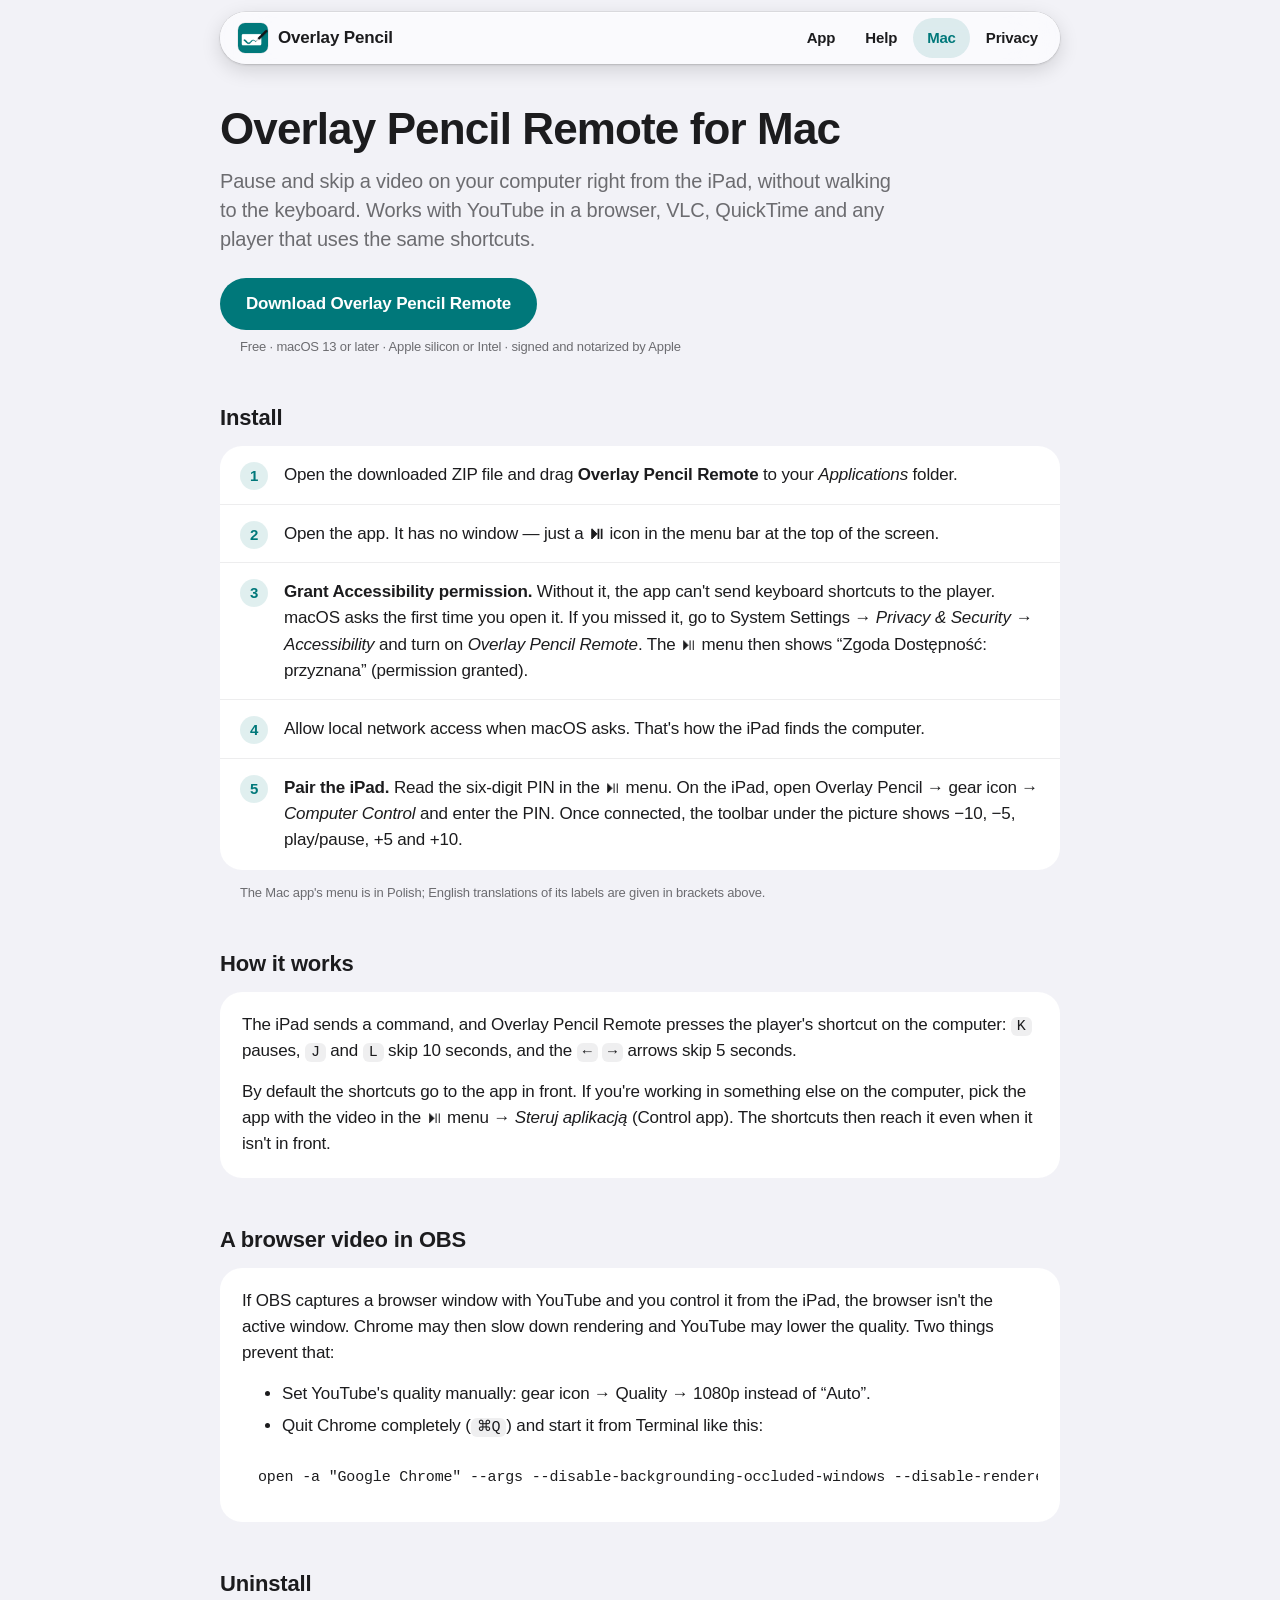
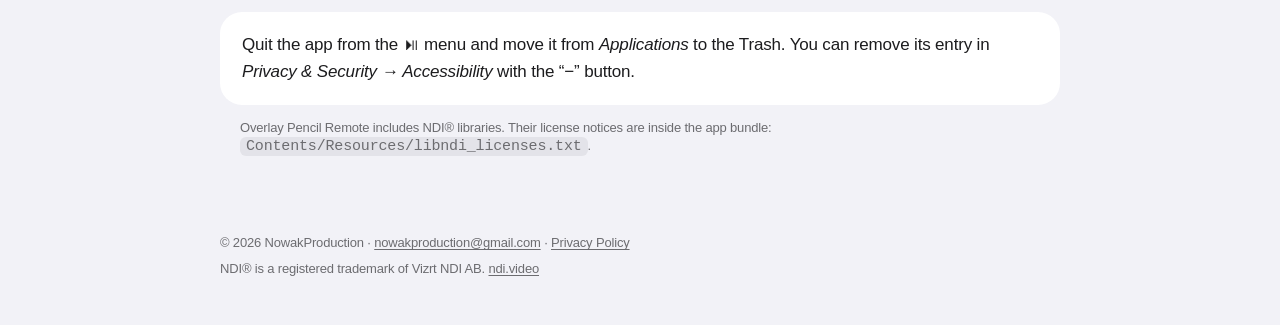
==== commit 3d258f63: "Strona z OverlayPen@dc94856" ====
--- a/mac.html
+++ b/mac.html
@@ -6,13 +6,15 @@
     <title>Overlay Pencil Remote for Mac</title>
     <meta name="description" content="Pause and skip a video on your Mac right from the iPad. Free menu bar app for macOS 13 or later.">
     <meta name="theme-color" content="#F2F2F7">
+    <link rel="icon" type="image/png" href="assets/favicon.png">
+    <link rel="apple-touch-icon" href="assets/apple-touch-icon.png">
     <link rel="stylesheet" href="style.css">
 </head>
 <body>
 <header class="site">
     <div class="wrap">
         <div class="bar">
-            <a class="brand" href="./"><span class="mark"><svg width="16" height="16" viewBox="0 0 24 24" fill="none" stroke="#fff" stroke-width="2.4" stroke-linecap="round" stroke-linejoin="round"><path d="M12 20h9"/><path d="M16.5 3.5a2.1 2.1 0 0 1 3 3L7 19l-4 1 1-4Z"/></svg></span>Overlay Pencil</a>
+            <a class="brand" href="./"><img class="mark" src="assets/icon-96.png" alt="" width="30" height="30">Overlay Pencil</a>
             <nav>
                 <a href="./">App</a>
                 <a href="support.html">Help</a>
--- a/style.css
+++ b/style.css
@@ -85,13 +85,12 @@
 
 .brand:hover { text-decoration: none; }
 
+/* The app icon, with the iPadOS corner rounding (about 22% of the side). */
 .brand .mark {
-    width: 26px;
-    height: 26px;
-    border-radius: 8px;
-    background: var(--accent);
-    display: grid;
-    place-items: center;
+    width: 30px;
+    height: 30px;
+    border-radius: 7px;
+    box-shadow: 0 0 0 0.5px rgba(0, 0, 0, 0.12);
 }
 
 nav { display: flex; flex-wrap: wrap; gap: 2px; }
@@ -109,6 +108,15 @@
 nav a[aria-current="page"] {
     background: var(--accent-tint);
     color: var(--accent);
+}
+
+.app-icon {
+    display: block;
+    width: 88px;
+    height: 88px;
+    border-radius: 20px;
+    box-shadow: 0 0 0 0.5px rgba(0, 0, 0, 0.12), 0 6px 20px rgba(0, 0, 0, 0.14);
+    margin: 8px 0 20px;
 }
 
 /* ---------- Type ---------- */
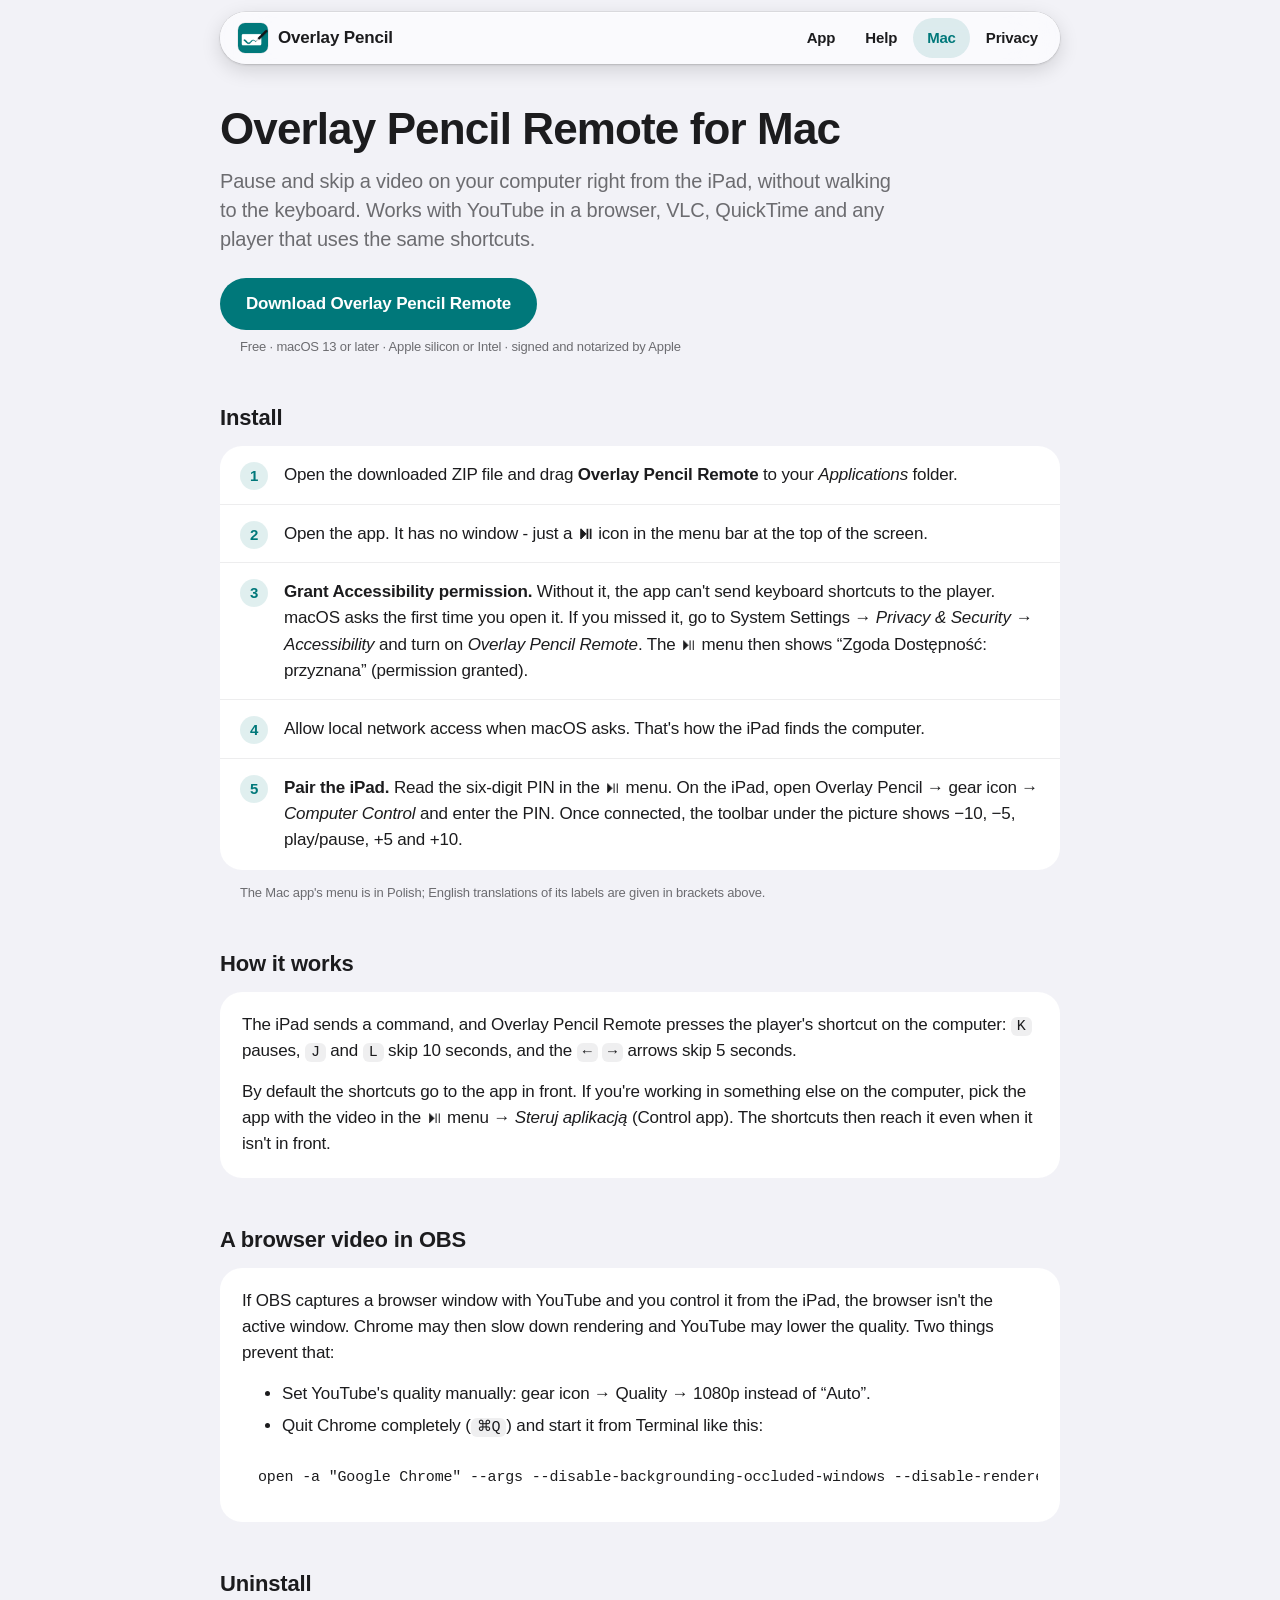
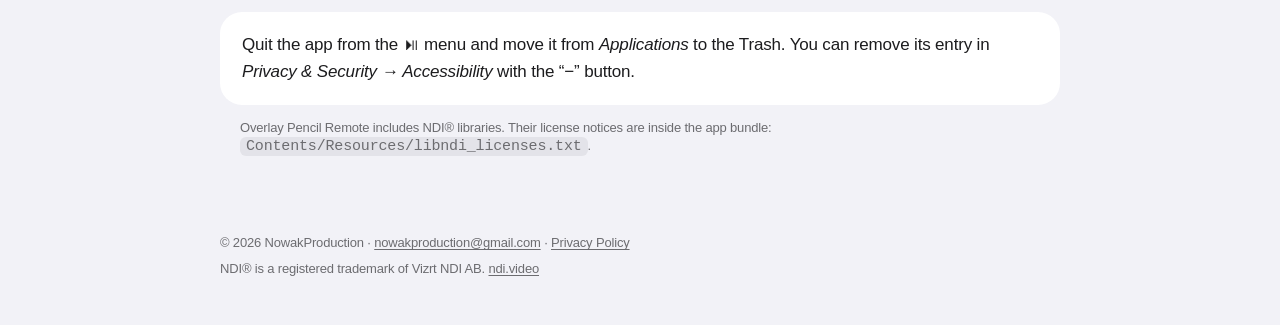
==== commit b1343dae: "Strona z OverlayPen@09fbab0" ====
--- a/mac.html
+++ b/mac.html
@@ -38,7 +38,7 @@
         <h2>Install</h2>
         <ol class="steps">
             <li>Open the downloaded ZIP file and drag <strong>Overlay Pencil Remote</strong> to your <em>Applications</em> folder.</li>
-            <li>Open the app. It has no window — just a <strong>⏯</strong> icon in the menu bar at the top of the screen.</li>
+            <li>Open the app. It has no window - just a <strong>⏯</strong> icon in the menu bar at the top of the screen.</li>
             <li>
                 <strong>Grant Accessibility permission.</strong> Without it, the app can't send keyboard shortcuts to the player. macOS asks the first time you open it. If you missed it, go to System Settings → <em>Privacy &amp; Security → Accessibility</em> and turn on <em>Overlay Pencil Remote</em>. The ⏯ menu then shows “Zgoda Dostępność: przyznana” (permission granted).
             </li>
